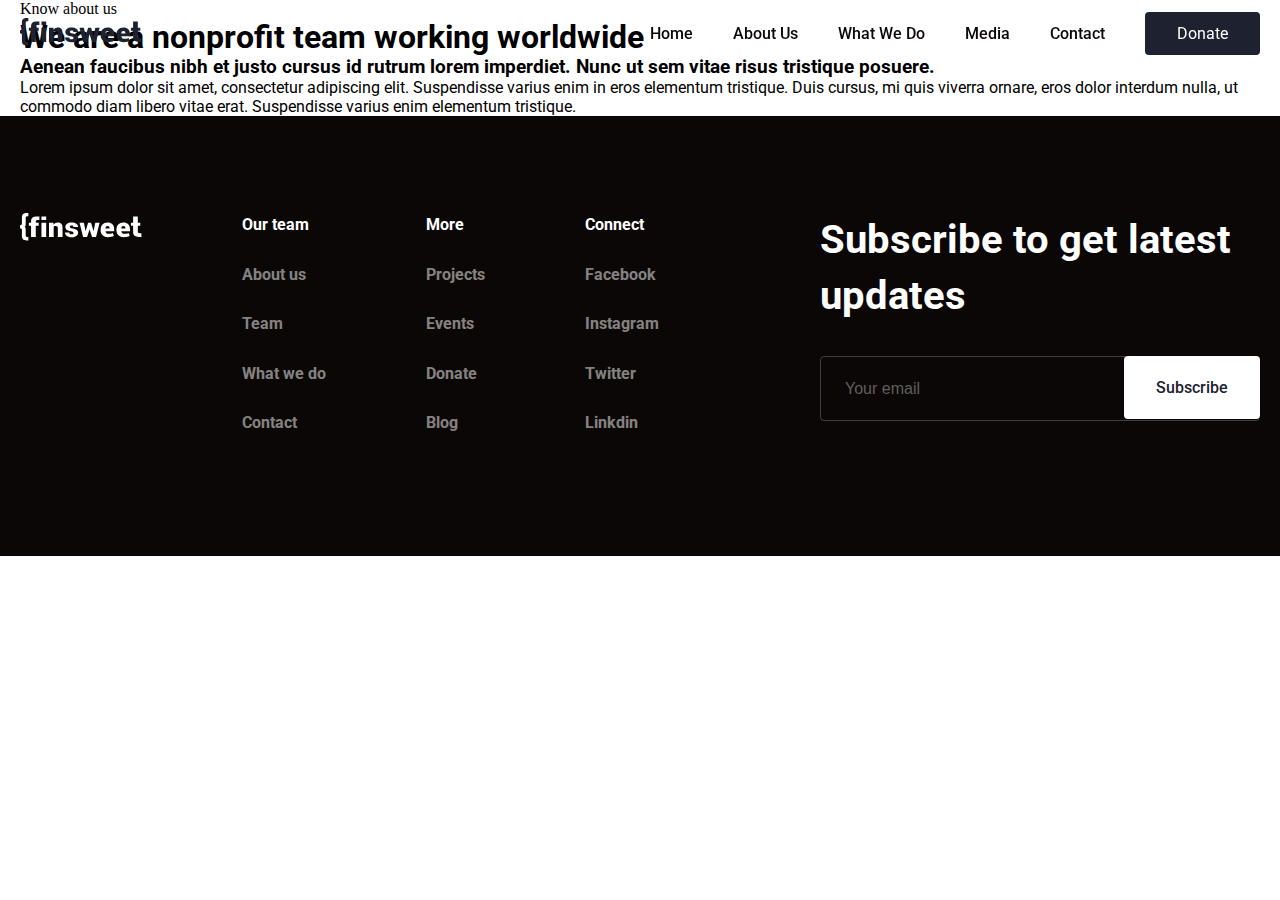
==== html/about-us.html @ fadca79d "js qoshildi" ====
<!DOCTYPE html>
<html lang="en">
<head>
    <meta charset="UTF-8">
    <meta http-equiv="X-UA-Compatible" content="IE=edge">
    <meta name="viewport" content="width=device-width, initial-scale=1.0">
    <title>finsweet</title>
    <link rel="stylesheet" href="../css/global.css">
</head>
<body>
    <header>
        <nav>
            <div class="container">
                <div class="navbar">
                    <div class="nav-left">
                        <img src="../images/home/logo.svg" alt="">
                    </div>
                    <div class="nav-right">
                        <ul class="nav-items">
                            <li class="nav-item"><a href="">Home</a></li>
                            <li class="nav-item"><a href="">About Us</a></li>
                            <li class="nav-item"><a href="">What We Do</a></li>
                            <li class="nav-item"><a href="">Media</a></li>
                            <li class="nav-item"><a href="">Contact</a></li>
                            <button class="donate-btn">Donate</button>
                        </ul>
                    </div>
                </div>
            </div>
        </nav>
    </header>

    <main>
        <section id="home">
            <div class="container">
                <div class="about-home">
                    <div class="about-home__left">
                        <hp>
                            Know about us
                        </p>
                        <h1>
                            We are a nonprofit team working worldwide
                        </h1>
                    </div>
                    <div class="about-home__right">
                        <h3>
                            Aenean faucibus nibh et justo cursus id rutrum lorem imperdiet. Nunc ut sem vitae risus tristique posuere.
                        </h3>
                        <p>Lorem ipsum dolor sit amet, consectetur adipiscing elit. Suspendisse varius enim in eros elementum tristique. Duis cursus, mi quis viverra ornare, eros dolor interdum nulla, ut commodo diam libero vitae erat. Suspendisse varius enim elementum tristique.</p>
                    </div>
                </div>
            </div>
        </section>
    </main>

    <footer>
        <div class="container">
            <div class="footer">
                <div class="footer-left">
                    <div class="footer__logo">
                        <svg width="122" height="29" viewBox="0 0 122 29" fill="none" xmlns="http://www.w3.org/2000/svg">
                            <path d="M1.90595 5.63978V11.2404C1.90595 12.1591 1.90595 13.191 0 13.191V14.7042V14.7246V16.1999C1.90595 16.1999 1.90595 17.2312 1.90595 18.1505V23.7505C1.90595 28.097 4.28734 28.4125 8.33667 28.4125V25.0321C6.43072 25.0321 5.71666 24.7515 5.71666 23.6671V18.1219C5.71666 16.8415 5.80457 15.5039 4.68683 14.6949C5.80457 13.8869 5.71666 12.5494 5.71666 11.2678V5.72378C5.71666 4.64053 6.43131 4.35878 8.33667 4.35878V0.977784C4.28734 0.977201 1.90595 1.29278 1.90595 5.63978ZM12.6216 5.45837C11.5804 6.33803 11.0601 7.60153 11.0601 9.2477V10.7265H8.88507V13.8164H11.0601V25.014H15.7864V13.8164H18.7144V10.7265H15.7864V9.67178C15.7864 9.13512 15.9443 8.72153 16.2601 8.43103C16.5759 8.14053 17.0274 7.99587 17.6129 7.99587C17.9005 7.99587 19.3699 8.00053 19.3699 8.00053V4.41478C19.3699 4.41478 16.7463 4.3862 16.3713 4.3862C15.2303 4.3862 13.6628 4.57753 12.6216 5.45837ZM21.4487 7.9877H26.1756V4.41478H21.4487V7.9877ZM21.4487 25.0146H26.1756V10.7265H21.4487V25.0146ZM37.8314 10.4622C36.9391 10.4622 36.1299 10.6629 35.4051 11.063C34.6803 11.4632 34.0715 12.0209 33.5787 12.7331L33.3975 10.7265H28.9774V25.014H33.6762V14.7415C33.9178 14.4773 34.2084 14.269 34.5475 14.1209C34.8866 13.9727 35.2747 13.8963 35.7119 13.8963C36.4092 13.8963 36.9367 14.066 37.2943 14.4044C37.652 14.7439 37.8314 15.3214 37.8314 16.141V25.0152H42.5439V16.1544C42.5439 14.1734 42.1277 12.7296 41.2964 11.8225C40.4645 10.9155 39.3091 10.4622 37.8314 10.4622ZM56.7964 17.9697C55.9089 17.2878 54.5442 16.7739 52.704 16.4309C51.533 16.2209 50.7538 15.9817 50.3687 15.7174C49.9829 15.4544 49.7898 15.1318 49.7898 14.7538C49.7898 14.3571 49.9572 14.0334 50.2915 13.7773C50.6258 13.5218 51.0397 13.3934 51.5324 13.3934C52.2016 13.3934 52.6873 13.5393 52.9893 13.8298C53.2913 14.1203 53.4426 14.5473 53.4426 15.1102H58.0158L58.0439 15.0314C58.1001 13.6828 57.5332 12.5867 56.3431 11.7368C55.153 10.8869 53.5538 10.4616 51.5462 10.4616C49.6402 10.4616 48.1302 10.9003 47.0143 11.7764C45.8989 12.6526 45.3415 13.719 45.3415 14.9772C45.3415 16.1654 45.7877 17.104 46.68 17.79C47.5722 18.4772 48.8969 18.983 50.6539 19.309C51.7693 19.5289 52.5383 19.7774 52.9612 20.0545C53.3846 20.3322 53.5957 20.6478 53.5957 20.9978C53.5957 21.4294 53.433 21.7631 53.1077 21.9947C52.7823 22.228 52.3039 22.3465 51.6718 22.3465C50.9099 22.3465 50.3214 22.1954 49.9082 21.8967C49.4943 21.598 49.2784 21.1092 49.2599 20.4314H44.9935L44.966 20.5101C44.9104 21.7258 45.4791 22.8265 46.674 23.8118C47.8683 24.7982 49.4925 25.2905 51.5468 25.2905C53.5269 25.2905 55.1183 24.8746 56.3221 24.0422C57.5266 23.2104 58.1282 22.1528 58.1282 20.8665C58.1282 19.6176 57.6839 18.6516 56.7964 17.9697ZM73.6198 19.0063H73.5361L71.0548 10.7276H68.0844L65.6306 19.0734H65.5469L63.8879 10.7276H59.5378L63.0931 25.0152H67.0677L69.5346 17.4359H69.6183L72.0727 25.0152H76.0604L79.602 10.7276H75.2519L73.6198 19.0063ZM87.6032 10.4621C85.3629 10.4535 83.64 11.1383 82.4367 12.5161C81.2317 13.8934 80.63 15.6696 80.63 17.8437V18.3459C80.63 20.3351 81.2927 21.9906 82.6161 23.3113C83.9408 24.6325 85.7146 25.2923 87.9363 25.2923C89.1354 25.2923 90.2579 25.1406 91.3038 24.8367C92.3492 24.5334 93.2026 24.153 93.8617 23.6951L92.7469 20.9745C91.9288 21.3011 91.2524 21.5292 90.7178 21.6616C90.1825 21.7946 89.4691 21.8605 88.5768 21.8605C87.6935 21.8605 86.9878 21.6249 86.4579 21.1541C85.9275 20.6816 85.6123 20.0814 85.5094 19.351L85.5381 19.2711H94.1541V16.9325C94.1541 14.9434 93.5728 13.3678 92.4114 12.2052C91.2512 11.0432 89.6473 10.4621 87.6032 10.4621ZM89.5552 16.4845H85.4975L85.4556 16.4192C85.5304 15.6527 85.7373 15.0408 86.077 14.5829C86.4155 14.1261 86.925 13.8969 87.6038 13.8969C88.273 13.8969 88.7646 14.0905 89.0821 14.4779C89.3979 14.8652 89.5564 15.4199 89.5564 16.1415L89.5552 16.4845ZM103.418 10.4621C101.177 10.4535 99.4557 11.1383 98.2513 12.5161C97.048 13.8934 96.4452 15.6696 96.4452 17.8437V18.3459C96.4452 20.3351 97.1078 21.9906 98.4325 23.3113C99.7577 24.6325 101.53 25.2923 103.751 25.2923C104.951 25.2923 106.074 25.1406 107.12 24.8367C108.166 24.5334 109.018 24.153 109.678 23.6951L108.563 20.9745C107.745 21.3011 107.069 21.5292 106.534 21.6616C105.998 21.7946 105.285 21.8605 104.393 21.8605C103.51 21.8605 102.804 21.6249 102.274 21.1541C101.743 20.6816 101.428 20.0814 101.325 19.351L101.353 19.2711H109.97V16.9325C109.97 14.9434 109.389 13.3678 108.227 12.2052C107.065 11.0432 105.463 10.4621 103.418 10.4621ZM105.369 16.4845H101.313L101.271 16.4192C101.346 15.6527 101.552 15.0408 101.891 14.5829C102.229 14.1261 102.739 13.8969 103.418 13.8969C104.087 13.8969 104.58 14.0905 104.897 14.4779C105.214 14.8652 105.371 15.4199 105.371 16.1415V16.4851H105.369V16.4845ZM119.652 21.3087C119.067 21.3087 118.615 21.164 118.299 20.8735C117.984 20.583 117.825 20.1683 117.825 19.6316V13.8415H120.277V10.7504H117.825V4.39203H113.099V10.7504H110.923V13.8415H113.099V20.0557C113.099 21.7019 113.619 22.9654 114.66 23.8462C115.7 24.7276 117.267 24.9184 118.41 24.9184C118.786 24.9184 121.409 24.8898 121.409 24.8898V21.304C121.409 21.304 119.941 21.3087 119.652 21.3087Z" fill="#FFFFFF"/>
                            </svg>
                            
                    </div>
                    <div class="footer__our-team">
                        <ul class="footer-items">
                            <li class="footer-item"><a href="">Our team</a></li>
                            <li class="footer-item"><a href="">About us</a></li>
                            <li class="footer-item"><a href="">Team</a></li>
                            <li class="footer-item"><a href="">What we do</a></li>
                            <li class="footer-item"><a href="">Contact</a></li>
                        </ul>
                    </div>
                    <div class="footer__more">
                        <ul class="footer-items">
                            <li class="footer-item"><a href="">More</a></li>
                            <li class="footer-item"><a href="">Projects</a></li>
                            <li class="footer-item"><a href="">Events</a></li>
                            <li class="footer-item"><a href="">Donate</a></li>
                            <li class="footer-item"><a href="">Blog</a></li>
                        </ul>
                    </div>
                    <div class="footer__connect">
                        <ul class="footer-items">
                            <li class="footer-item"><a href="">Connect </a></li>
                            <li class="footer-item"><a href="">Facebook</a></li>
                            <li class="footer-item"><a href="">Instagram</a></li>
                            <li class="footer-item"><a href="">Twitter</a></li>
                            <li class="footer-item"><a href="">Linkdin </a></li>
                        </ul>
                    </div>
                </div>
                <div class="footer-right">
                    <div class="footer-right__title">
                        <h1>Subscribe to get latest updates</h1>
                    </div>
                    <div class="footer__input">
                        <input type="email" placeholder="Your email">
                        <button>Subscribe</button>
                    </div>
                </div>
            </div>
        </div>
    </footer>   
</body>
</html>
---- css/global.css ----
@import "base/font.css";
@import "base/reset.css";
@import "layout/container.css";
@import "layout/header.css";
@import "layout/footer.css";
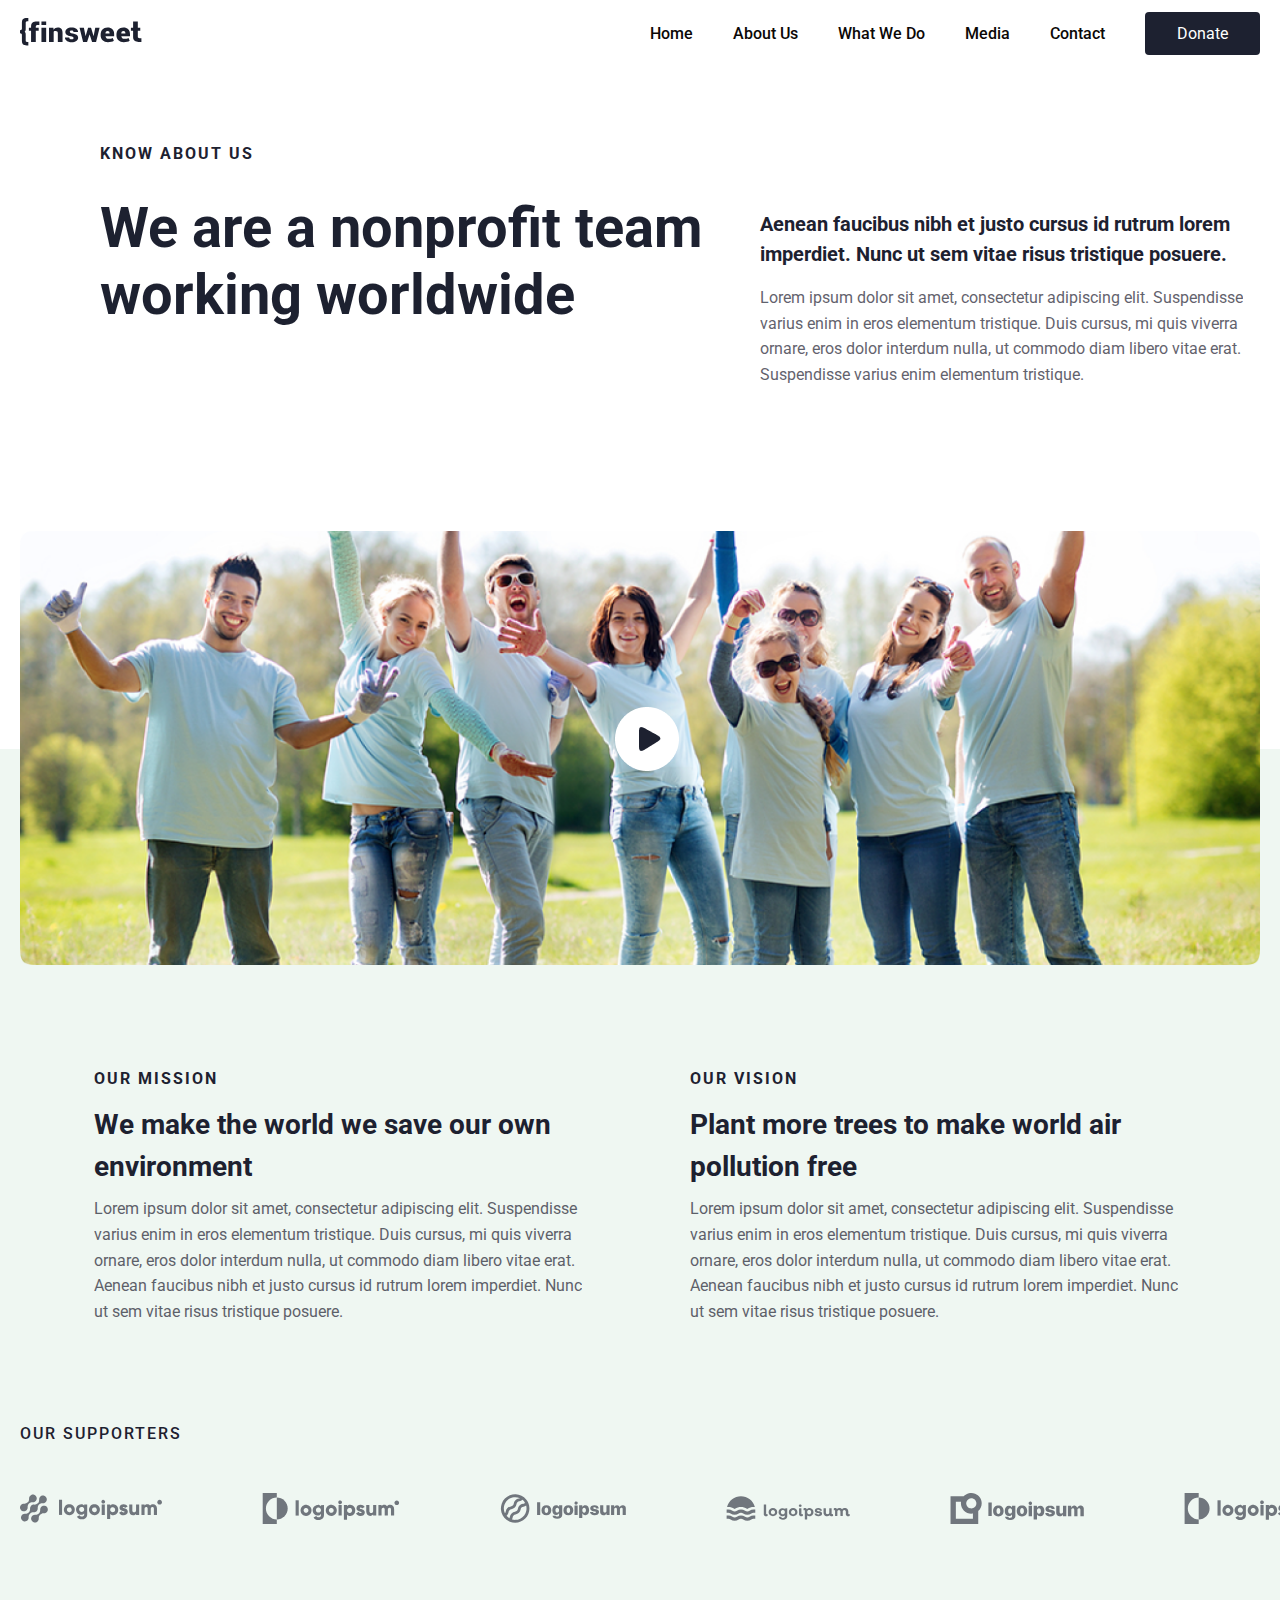
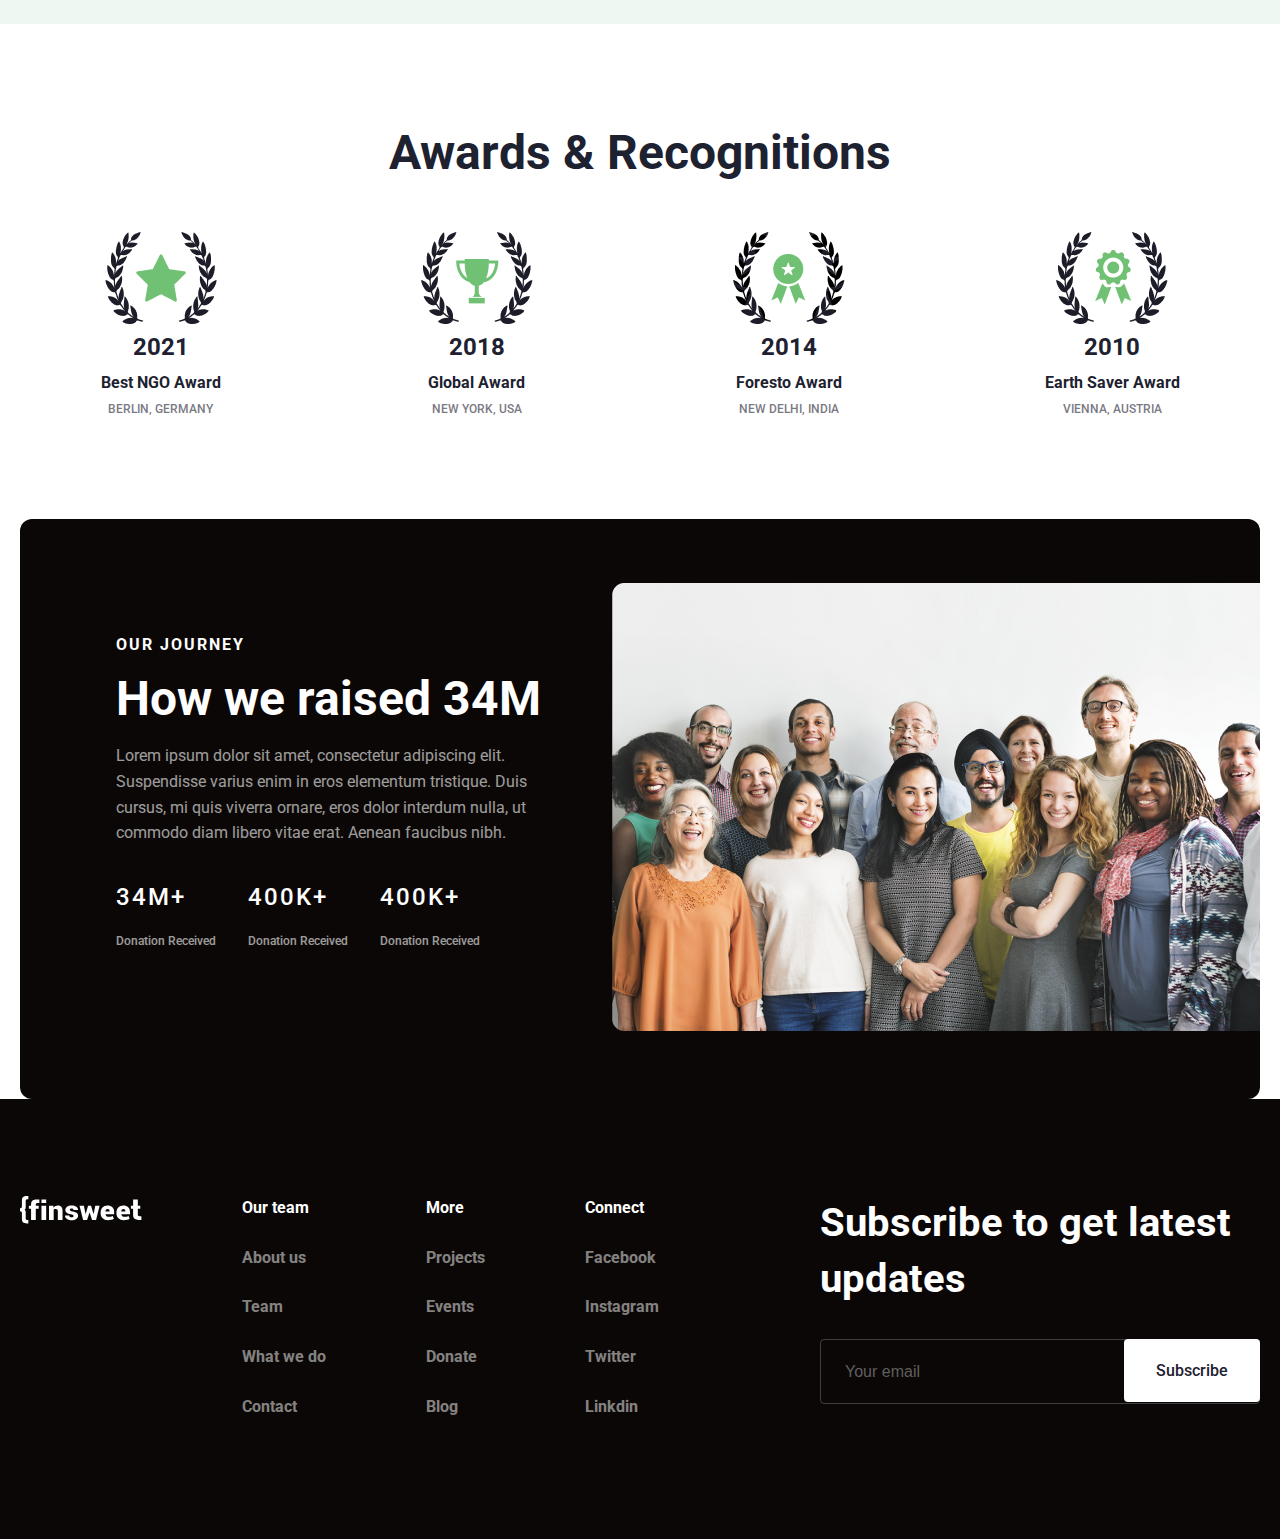
==== commit c644c43c: "Merge branch 'main' of https://github.com/melibayev/team-project-finsweet" ====
--- a/html/about-us.html
+++ b/html/about-us.html
@@ -5,6 +5,7 @@
     <meta http-equiv="X-UA-Compatible" content="IE=edge">
     <meta name="viewport" content="width=device-width, initial-scale=1.0">
     <title>finsweet</title>
+    <link rel="stylesheet" href="../css/pages/about/about.css">
     <link rel="stylesheet" href="../css/global.css">
 </head>
 <body>
@@ -35,7 +36,7 @@
             <div class="container">
                 <div class="about-home">
                     <div class="about-home__left">
-                        <hp>
+                        <p>
                             Know about us
                         </p>
                         <h1>
@@ -47,6 +48,128 @@
                             Aenean faucibus nibh et justo cursus id rutrum lorem imperdiet. Nunc ut sem vitae risus tristique posuere.
                         </h3>
                         <p>Lorem ipsum dolor sit amet, consectetur adipiscing elit. Suspendisse varius enim in eros elementum tristique. Duis cursus, mi quis viverra ornare, eros dolor interdum nulla, ut commodo diam libero vitae erat. Suspendisse varius enim elementum tristique.</p>
+                    </div>
+                </div>
+                <div class="about-home__video">
+                    <img src="../images/about/home-background.png" alt="">
+                    <button><img src="../images/about/Play icon.png" alt=""></button>
+                </div>
+            </div>
+        </section>
+
+        <section id="clients">
+            <div class="container">
+                <div class="clients">
+                    <div class="clients__title">
+                        <div class="clients__title__left">
+                            <h3>
+                                our mission
+                            </h3>
+                            <h1>We make the world we save our own environment</h1>
+                            <p>Lorem ipsum dolor sit amet, consectetur adipiscing elit. Suspendisse varius enim in eros elementum tristique. Duis cursus, mi quis viverra ornare, eros dolor interdum nulla, ut commodo diam libero vitae erat. Aenean faucibus nibh et justo cursus id rutrum lorem imperdiet. Nunc ut sem vitae risus tristique posuere.</p>
+                        </div>
+                        <div class="clients__title__right">
+                            <h3>
+                                our Vision
+                            </h3>
+                            <h1>Plant more trees to make world air pollution free</h1>
+                            <p>Lorem ipsum dolor sit amet, consectetur adipiscing elit. Suspendisse varius enim in eros elementum tristique. Duis cursus, mi quis viverra ornare, eros dolor interdum nulla, ut commodo diam libero vitae erat. Aenean faucibus nibh et justo cursus id rutrum lorem imperdiet. Nunc ut sem vitae risus tristique posuere.</p>
+                        </div>
+                    </div>
+                    <div class="supporters">
+                        <div class="supporters__title">
+                            <h3>our Supporters</h3>
+                        </div>
+                        <div class="supporters__logo">
+                            <img src="../images/about/Logo.svg" alt="">
+                            <img src="../images/about/Logo (1).svg" alt="">
+                            <img src="../images/about/Logo (2).svg" alt="">
+                            <img src="../images/about/Logo (3).svg" alt="">
+                            <img src="../images/about/Logo (4).svg" alt="">
+                            <img src="../images/about/Logo (5).svg" alt="">
+                        </div>
+                    </div>
+                </div>
+            </div>
+        </section>
+
+        <section id="awards">
+            <div class="container">
+                <div class="award__title">
+                    <h1>Awards & Recognitions</h1>
+                </div>
+                <div class="awards">
+                    <div class="award">
+                        <img src="../images/about/Award badge.png" alt="">
+                        <h2>2021</h2>
+                        <h3>Best NGO Award</h3>
+                        <p>Berlin, Germany</p>
+                    </div>
+                    <div class="award">
+                        <img src="../images/about/Award badge (1).png" alt="">
+                        <h2>2018</h2>
+                        <h3>Global Award</h3>
+                        <p>New York, USA</p>
+                    </div>
+                    <div class="award">
+                        <img src="../images/about/Award badge (2).png" alt="">
+                        <h2>2014</h2>
+                        <h3>Foresto Award</h3>
+                        <p>New Delhi, India</p>
+                    </div>
+                    <div class="award">
+                        <img src="../images/about/Award badge (3).png" alt="">
+                        <h2>2010</h2>
+                        <h3>Earth Saver Award</h3>
+                        <p>Vienna, Austria</p>
+                    </div>
+                </div>
+            </div>
+        </section>
+
+        <section id="journey">
+            <div class="container">
+                <div class="journey">
+                    <div class="journey-left">
+                        <h3>OUR JOURNEY </h3>
+                        <h1>How we raised 34M</h1>
+                        <p>Lorem ipsum dolor sit amet, consectetur adipiscing elit. Suspendisse varius enim in eros elementum tristique. Duis cursus, mi quis viverra ornare, eros dolor interdum nulla, ut commodo diam libero vitae erat. Aenean faucibus nibh.</p>
+                        <div class="journey-statistics">
+                            <div class="statistic">
+                                <h3>
+                                    34M+
+                                </h3>
+                                <p>Donation Received</p>
+                            </div>
+                            <div class="statistic">
+                                <h3>
+                                    400k+
+                                </h3>
+                                <p>Donation Received</p>
+                            </div>
+                            <div class="statistic">
+                                <h3>
+                                    400k+
+                                </h3>
+                                <p>Donation Received</p>
+                            </div>
+                        </div>
+                    </div>
+                    <div class="journey-right">
+                        <img src="../images/about/statistics.png" alt="">
+                    </div>
+                </div>
+            </div>
+        </section>
+
+        <section id="team">
+            <div class="container">
+                <div class="team__title">
+
+                </div>
+                <div class="team-cards">
+                    <div class="team-card">
+                        
                     </div>
                 </div>
             </div>
--- a/css/pages/about/about.css
+++ b/css/pages/about/about.css
@@ -0,0 +1,253 @@
+@import "../../global.css";
+
+#home {
+    padding-top: 120px;
+    margin-bottom: -100px;
+}
+
+.about-home {
+    padding: 24px 0;
+    display: flex;
+    justify-content: space-between;
+}
+
+.about-home__left {
+    max-width: 624px;
+    margin-left: 80px;
+}
+
+.about-home__left p {
+    font-weight: 700;
+    margin-bottom: 32px;
+    font-size: 16px;
+    line-height: 19px;
+    letter-spacing: 2px;
+    text-transform: uppercase;
+    color: #1D2130;
+}
+
+.about-home__left h1 {
+    font-weight: 700;
+    font-size: 56px;
+    line-height: 120%;
+    color: #1D2130;
+}
+
+.about-home__right {
+    max-width: 500px;
+}
+
+.about-home__right h3 {
+    margin-top: 65px;
+    margin-bottom: 16px;
+    font-weight: 700;
+    font-size: 20px;
+    line-height: 150%;
+    color: #1D2130;
+}
+
+.about-home__right p {
+    font-weight: 400;
+    font-size: 16px;
+    line-height: 160%;
+    color: #1D2130;
+    opacity: 0.7;
+}
+
+.about-home__video {
+    position: relative;
+    text-align: center;
+    top: 120px;
+    width: 100%;
+    height: 100%;
+}
+
+.about-home__video button {
+    position: absolute;
+    left: 48%;
+    top: 40%;
+    background-color: transparent;
+}
+
+.about-home__video img {
+    position: relative;
+    width: 100%;
+}
+
+/* partners */
+
+#clients {
+    padding-top: 320px;
+    padding-bottom: 100px;
+    background: #EFF7F2;
+}
+
+.clients__title{
+    display: flex;
+    justify-content: center;
+    gap: 100px;
+}
+
+.clients__title__left h1,
+.clients__title__right h1,
+.clients__title__left p,
+.clients__title__right p {
+    max-width: 496px;
+}
+
+.clients__title__left h3,
+.clients__title__right h3 {
+    margin-bottom: 16px;
+    font-weight: 700;
+    font-size: 16px;
+    line-height: 19px;
+    letter-spacing: 2px;
+    text-transform: uppercase;
+    color: #1D2130;
+}
+
+.clients__title__left h1,
+.clients__title__right h1 {
+    margin-bottom: 8px;
+    font-weight: 700;
+    font-size: 28px;
+    line-height: 150%;
+    color: #1D2130;
+}
+
+.clients__title__left p,
+.clients__title__right p {
+    font-weight: 400;
+    font-size: 16px;
+    line-height: 160%;
+    color: #1D2130;
+    opacity: 0.7;
+}
+
+.supporters{
+    margin-top: 100px;
+}
+
+.supporters__title h3{
+    margin-bottom: 50px;
+    font-weight: 500;
+    font-size: 16px;
+    line-height: 19px; 
+    letter-spacing: 2px;
+    text-transform: uppercase;
+    color: #1D2130;
+}
+
+.supporters__logo {
+    display: flex;
+    gap: 100px;
+}
+
+#awards{
+    padding-top: 100px;
+}
+
+.award__title h1 {
+    margin-bottom: 50px;
+    font-weight: 700;
+    font-size: 48px;
+    line-height: 120%;
+    text-align: center;
+    color: #1D2130;
+}
+
+.awards {
+    display: flex;
+    flex-wrap: wrap;
+    justify-content: center;
+    gap: 200px;
+    margin-bottom: 100px;
+}
+
+.award {
+    text-align: center;
+}
+
+.award h2 {
+    font-weight: 700;
+    font-size: 24px;
+    line-height: 160%;
+    color: #1D2130;
+    margin-bottom: 4px;
+}
+
+.award h3 {
+    font-weight: 700;
+    font-size: 16px;
+    line-height: 160%;
+    color: #1D2130;
+    margin-bottom: 4px;
+}
+
+.award p {
+    font-weight: 500;
+    font-size: 12px;
+    line-height: 160%;
+    text-transform: uppercase;
+    color: #1D2130;
+    opacity: 0.6;
+}
+
+.journey {
+    padding: 64px 0;
+    padding-left: 96px;
+    display: flex;
+    gap: 48px;
+    align-items: center;
+    color: white;
+    background: #0B0706;
+    border-radius: 12px;
+}
+
+.journey-left h3 {
+    margin-bottom: 16px;
+    font-weight: 700;
+    font-size: 16px;
+    line-height: 19px;
+    letter-spacing: 2px;
+    text-transform: uppercase;
+    color: #FFFFFF;
+}
+
+.journey-left h1 {
+    margin-bottom: 16px;
+    font-weight: 700;
+    font-size: 48px;
+    line-height: 120%;
+    color: #FFFFFF;
+}
+
+.journey-left p {
+    margin-bottom: 32px;
+    max-width: 488px;
+    font-weight: 400;
+    font-size: 16px;
+    line-height: 160%;
+    color: #FFFFFF;
+    opacity: 0.6;
+}
+
+.journey-statistics {
+    display: flex;
+    gap: 32px;
+}
+
+.statistic h3 {
+    font-weight: 500;
+    font-size: 24px;
+    line-height: 160%;
+    color: #FFFFFF;
+}
+
+.statistic p{
+    font-weight: 500;
+    font-size: 12px;
+    line-height: 160%;
+    color: #FFFFFF;
+    opacity: 0.6;
+}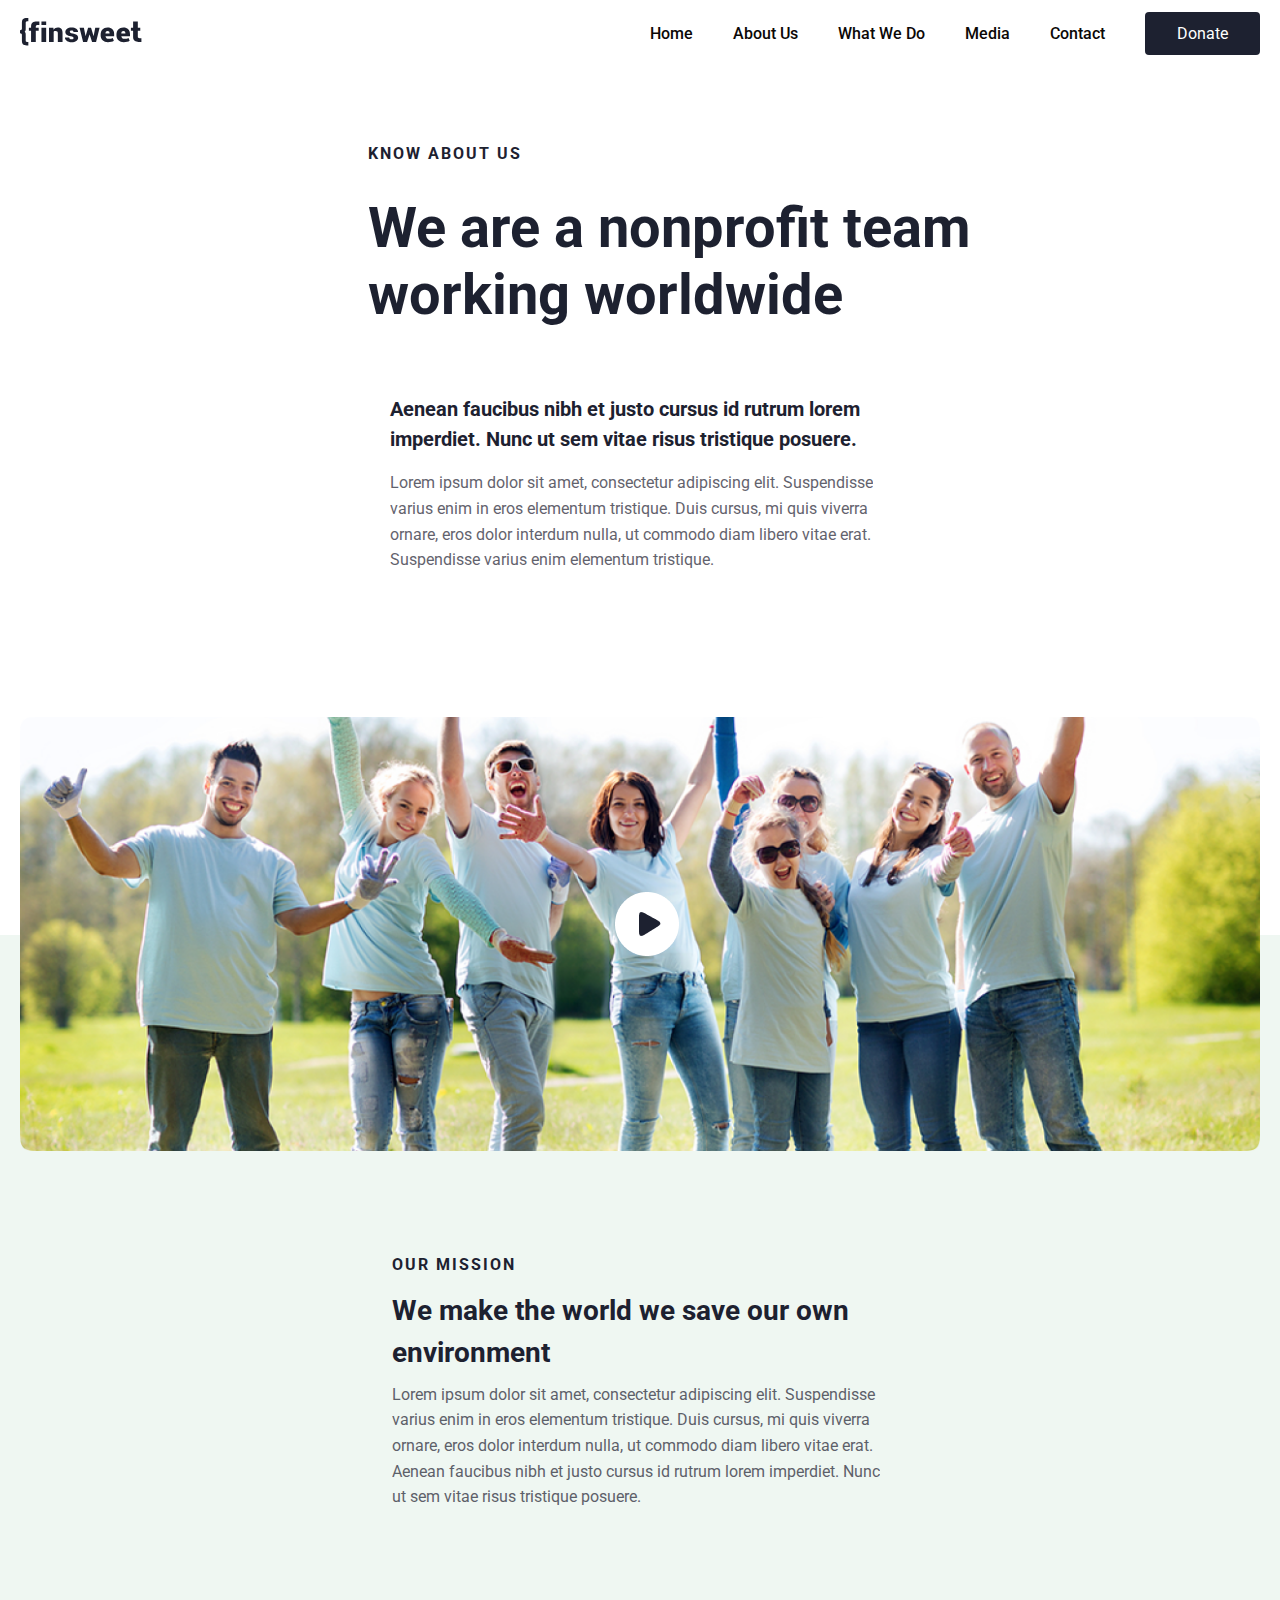
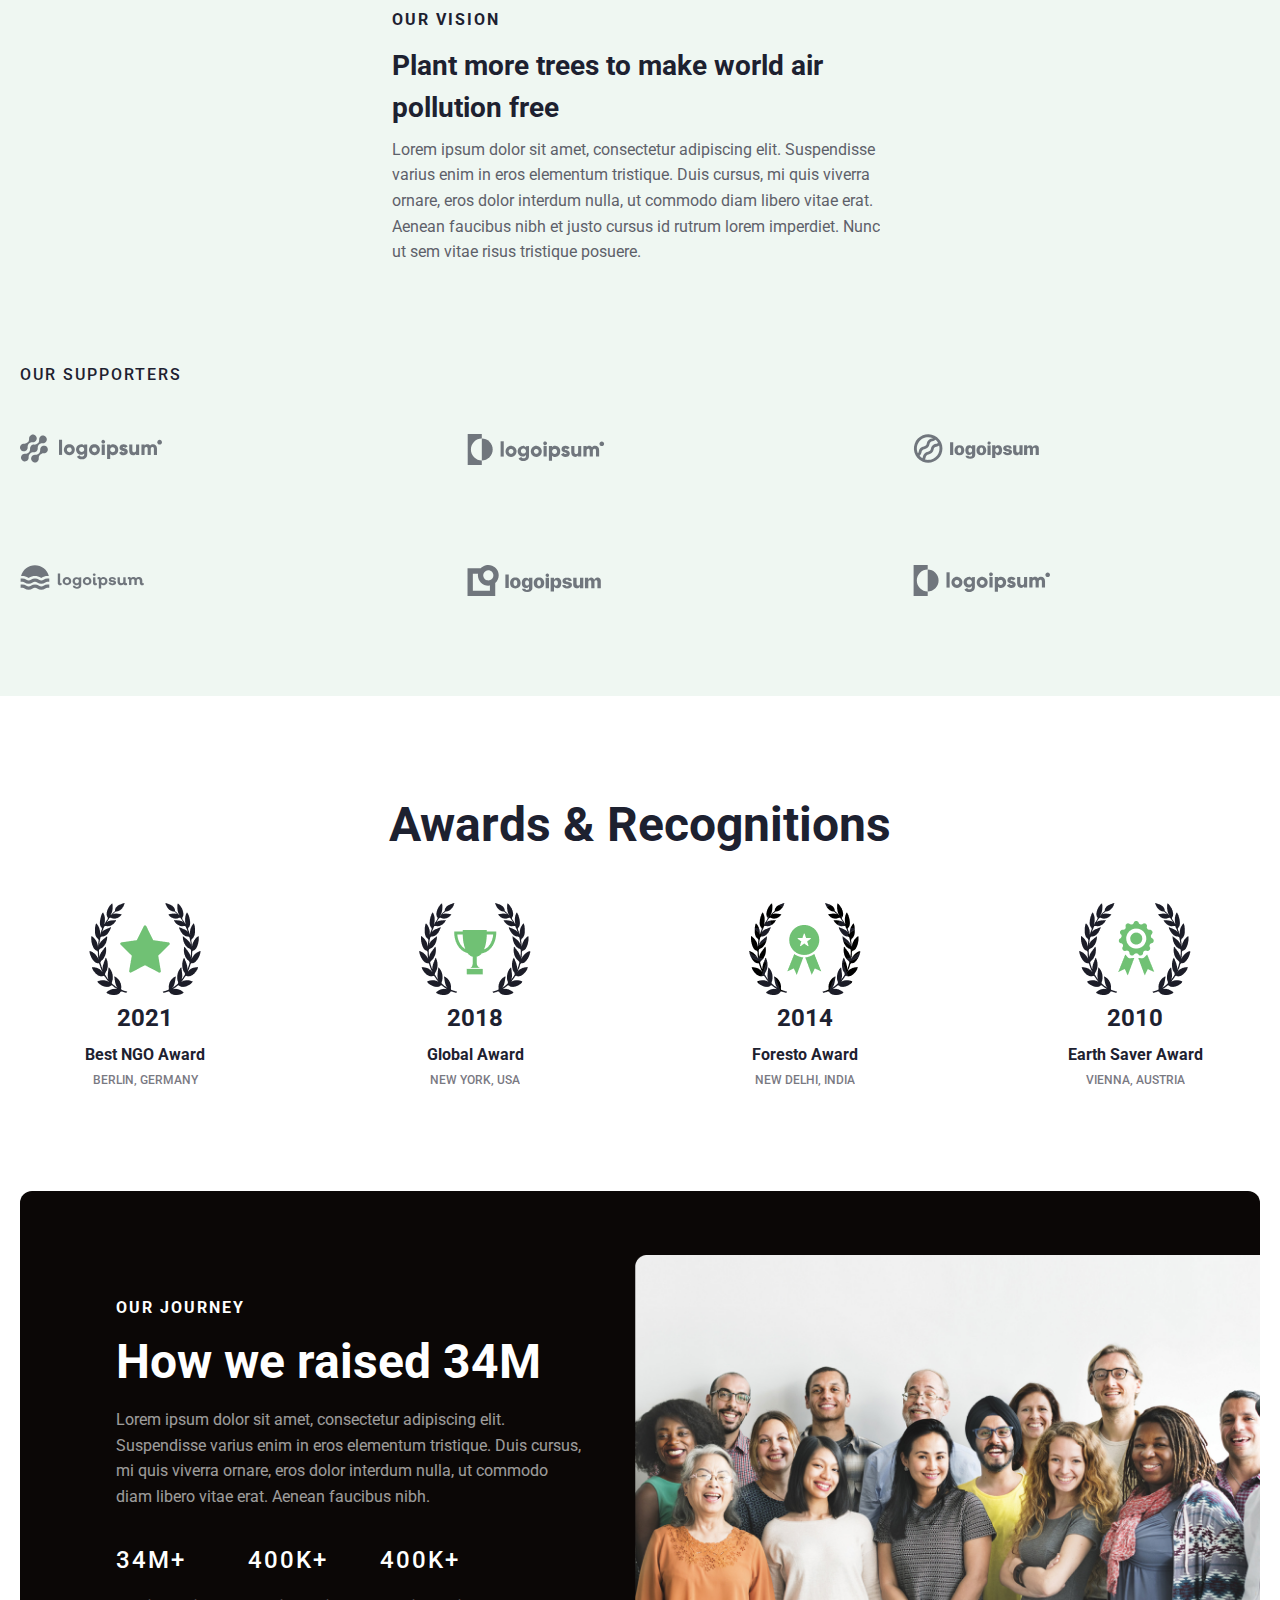
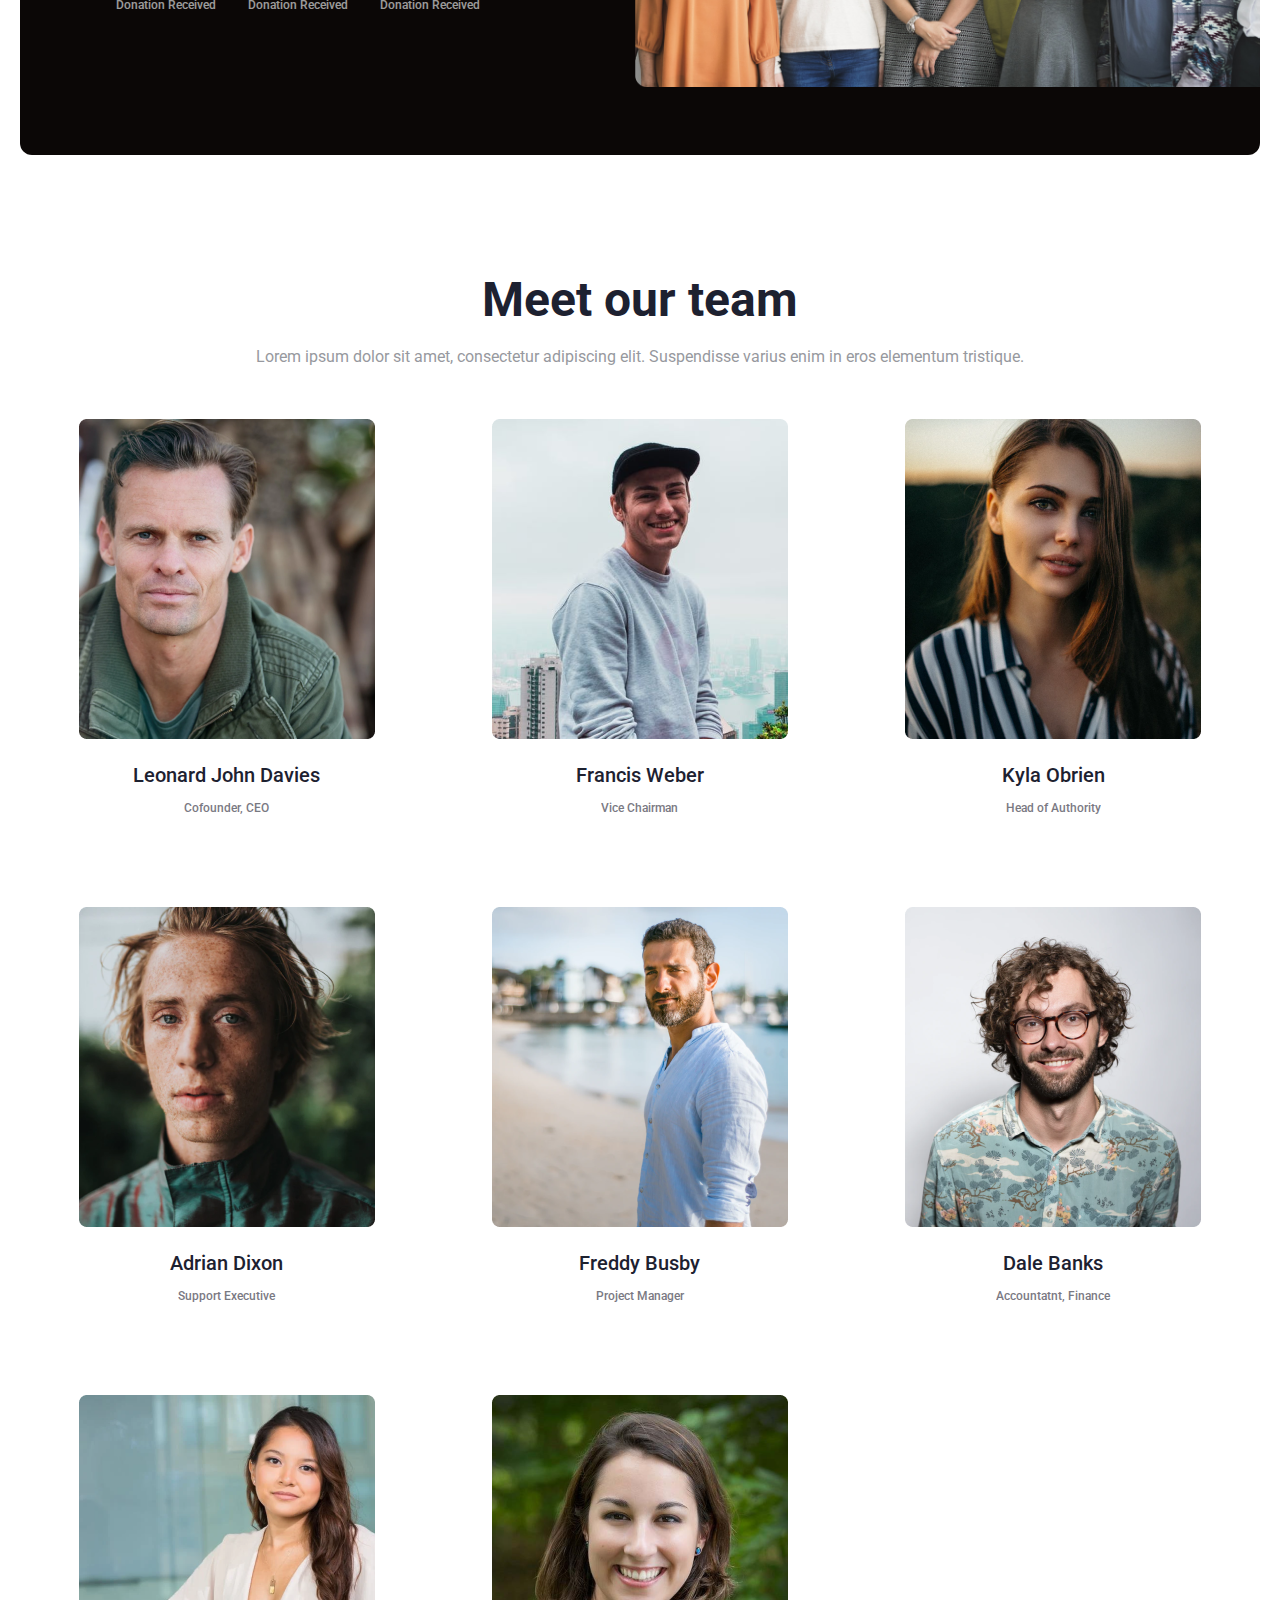
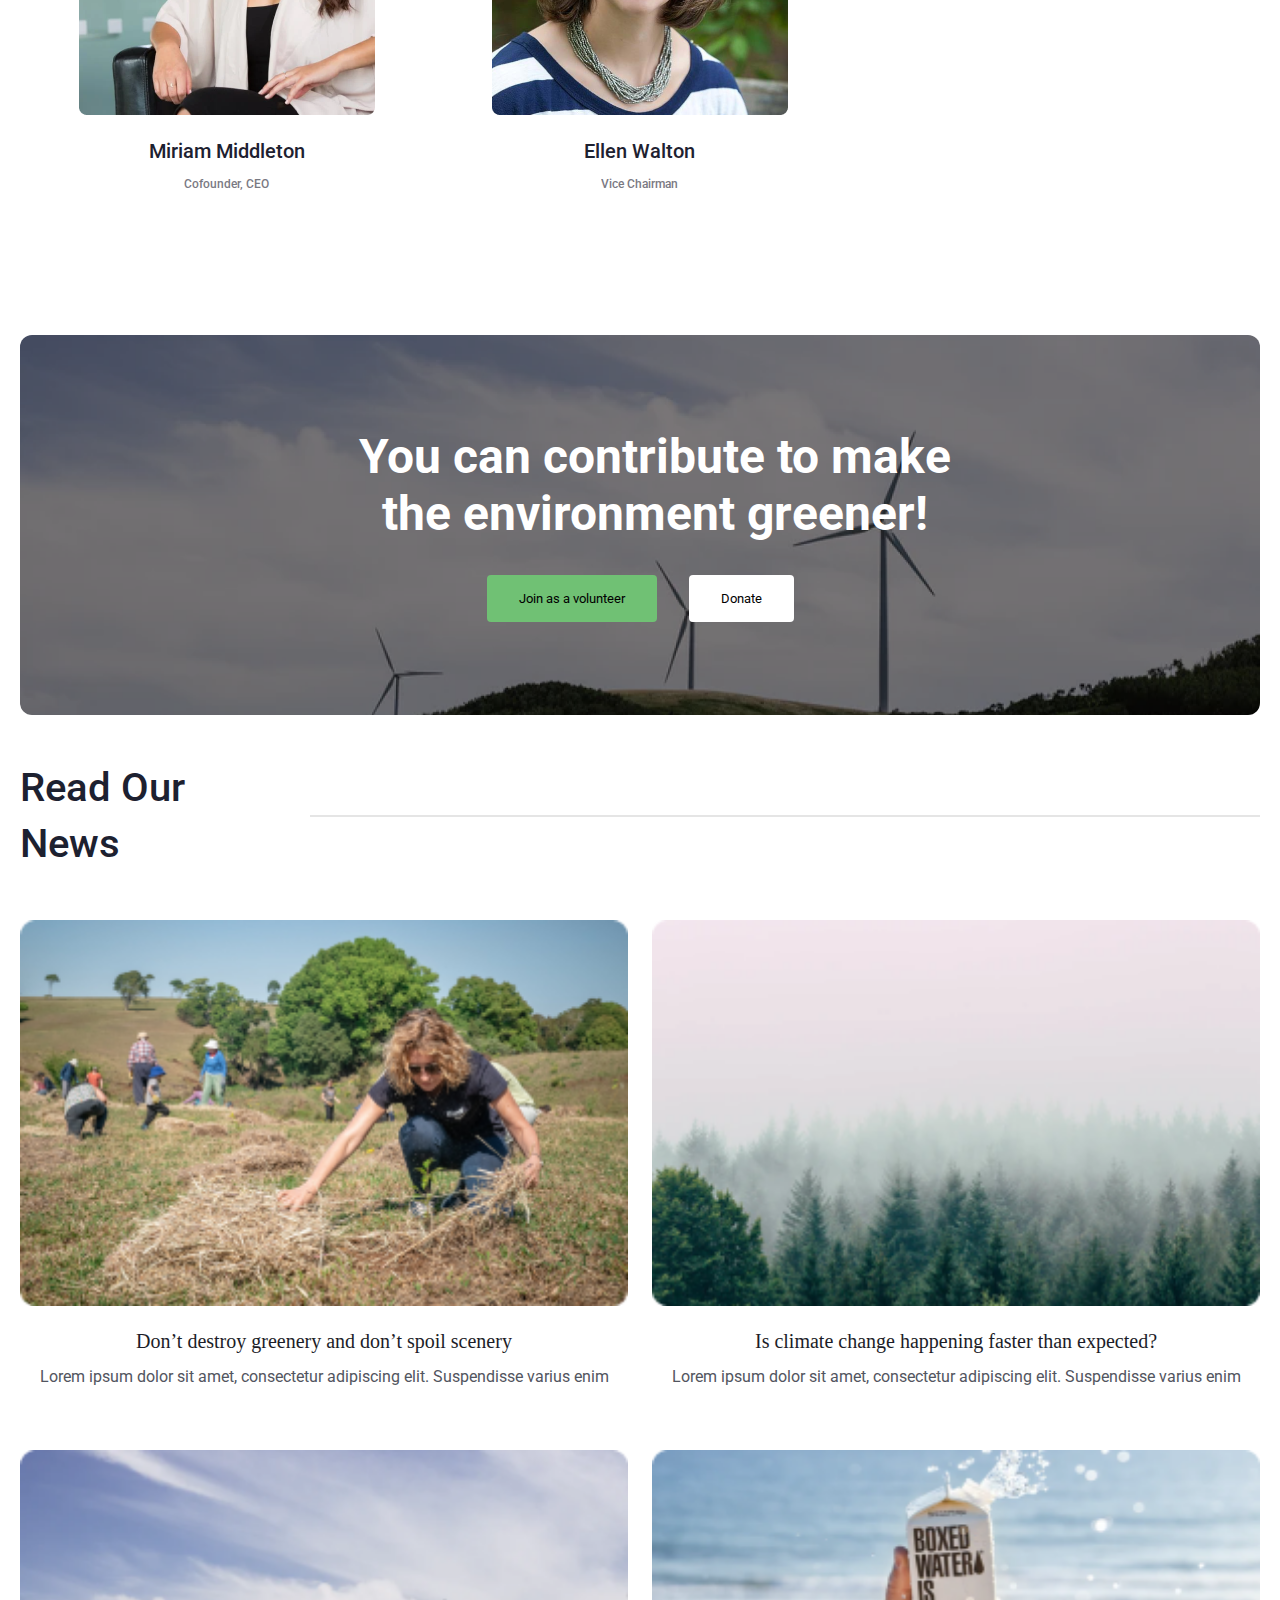
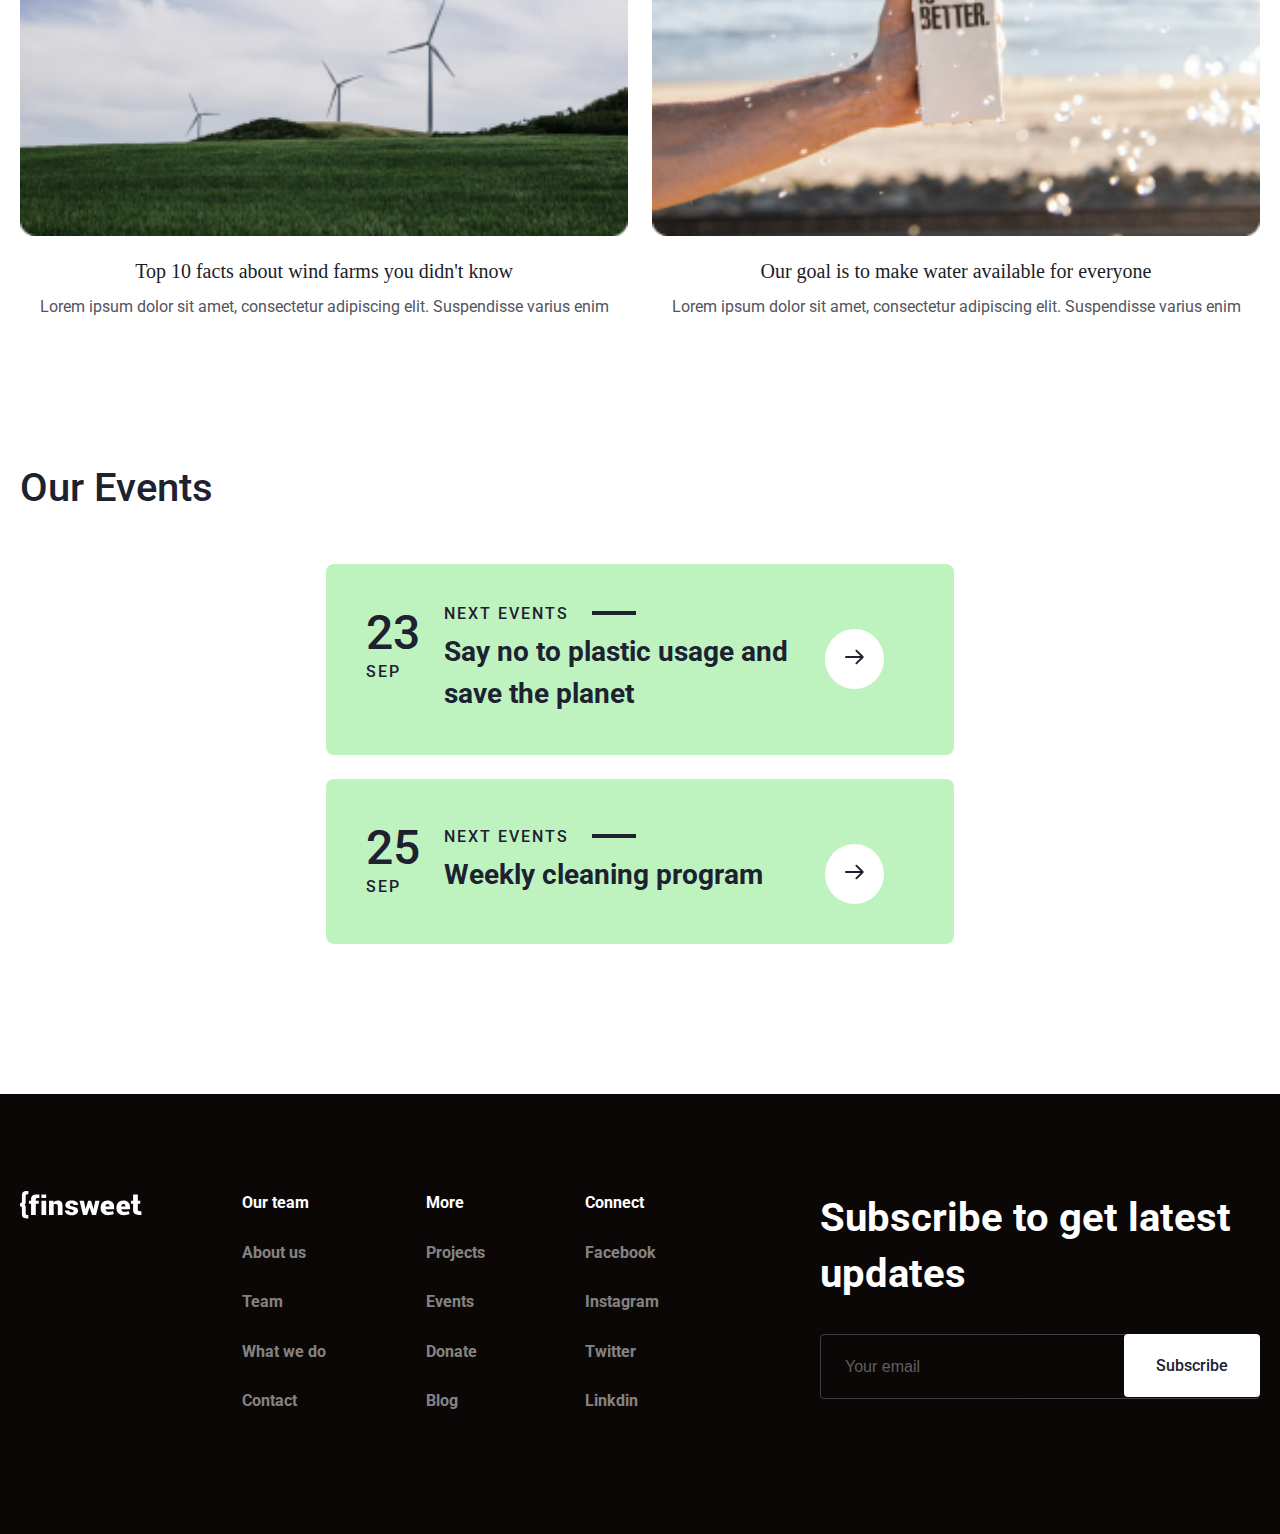
==== commit 478db017: "fixed" ====
--- a/html/about-us.html
+++ b/html/about-us.html
@@ -5,6 +5,7 @@
     <meta http-equiv="X-UA-Compatible" content="IE=edge">
     <meta name="viewport" content="width=device-width, initial-scale=1.0">
     <title>finsweet</title>
+    <link rel="stylesheet" href="https://cdnjs.cloudflare.com/ajax/libs/font-awesome/6.2.0/css/all.min.css" integrity="sha512-xh6O/CkQoPOWDdYTDqeRdPCVd1SpvCA9XXcUnZS2FmJNp1coAFzvtCN9BmamE+4aHK8yyUHUSCcJHgXloTyT2A==" crossorigin="anonymous" referrerpolicy="no-referrer" />
     <link rel="stylesheet" href="../css/pages/about/about.css">
     <link rel="stylesheet" href="../css/global.css">
 </head>
@@ -165,15 +166,179 @@
         <section id="team">
             <div class="container">
                 <div class="team__title">
-
+                    <h1>Meet our team</h1>
+                    <p>Lorem ipsum dolor sit amet, consectetur adipiscing elit. Suspendisse varius enim in eros elementum tristique.</p>
                 </div>
                 <div class="team-cards">
                     <div class="team-card">
-                        
-                    </div>
-                </div>
-            </div>
-        </section>
+                        <img src="../images/about/Image.png" alt="">
+                        <h1>Leonard John Davies</h1>
+                        <h3>Cofounder, CEO</h3>
+                        <p><i class="fa-brands fa-facebook"></i>
+                            <i class="fa-brands fa-twitter"></i>
+                            <i class="fa-brands fa-linkedin"></i></p>
+                    </div>
+                    <div class="team-card">
+                        <img src="../images/about/Image (1).png" alt="">
+                        <h1>Francis Weber</h1>
+                        <h3>Vice Chairman</h3>
+                        <p><i class="fa-brands fa-facebook"></i>
+                            <i class="fa-brands fa-twitter"></i>
+                            <i class="fa-brands fa-linkedin"></i></p>
+                    </div>
+                    <div class="team-card">
+                        <img src="../images/about/Image (2).png" alt="">
+                        <h1>Kyla Obrien</h1>
+                        <h3>Head of Authority</h3>
+                        <p><i class="fa-brands fa-facebook"></i>
+                            <i class="fa-brands fa-twitter"></i>
+                            <i class="fa-brands fa-linkedin"></i></p>
+                    </div>
+                    <div class="team-card">
+                        <img src="../images/about/Image (3).png" alt="">
+                        <h1>Adrian Dixon</h1>
+                        <h3>Support Executive</h3>
+                        <p><i class="fa-brands fa-facebook"></i>
+                            <i class="fa-brands fa-twitter"></i>
+                            <i class="fa-brands fa-linkedin"></i></p>
+                    </div>
+                    <div class="team-card">
+                        <img src="../images/about/Image (4).png" alt="">
+                        <h1>Freddy Busby</h1>
+                        <h3>Project Manager</h3>
+                        <p><i class="fa-brands fa-facebook"></i>
+                            <i class="fa-brands fa-twitter"></i>
+                            <i class="fa-brands fa-linkedin"></i></p>
+                    </div>
+                    <div class="team-card">
+                        <img src="../images/about/Image (5).png" alt="">
+                        <h1>Dale Banks</h1>
+                        <h3>Accountatnt, Finance</h3>
+                        <p><i class="fa-brands fa-facebook"></i>
+                            <i class="fa-brands fa-twitter"></i>
+                            <i class="fa-brands fa-linkedin"></i></p>
+                    </div>
+                    <div class="team-card">
+                        <img src="../images/about/Image (6).png" alt="">
+                        <h1>Miriam Middleton</h1>
+                        <h3>Cofounder, CEO</h3>
+                        <p><i class="fa-brands fa-facebook"></i>
+                            <i class="fa-brands fa-twitter"></i>
+                            <i class="fa-brands fa-linkedin"></i></p>
+                    </div>
+                    <div class="team-card">
+                        <img src="../images/about/Image (7).png" alt="">
+                        <h1>Ellen Walton</h1>
+                        <h3>Vice Chairman</h3>
+                        <p><i class="fa-brands fa-facebook"></i>
+                            <i class="fa-brands fa-twitter"></i>
+                            <i class="fa-brands fa-linkedin"></i></p>
+                    </div>
+                </div>
+
+                <div class="join">
+                    <h1>You can contribute to make the environment greener!</h1>
+                    <div class="join-btn">
+                        <button>Join as a volunteer</button>
+                        <button>Donate</button>
+                    </div>
+                </div>
+            </div>
+        </section>
+
+        <section id="news">
+            <div class="container">
+              <div class="news_head_part">
+                <h2>Read Our News</h2>
+                <span></span>
+              </div>
+              <div class="news_wrapper_images">
+                <div class="news_images">
+                  <img src="../images/whatWeDo/news_1.png" alt="" />
+                  <h4>Don’t destroy greenery and don’t spoil scenery</h4>
+                  <p>
+                    Lorem ipsum dolor sit amet, consectetur adipiscing elit.
+                    Suspendisse varius enim
+                  </p>
+                </div>
+                <div class="news_images">
+                  <img src="../images/whatWeDo/news_2.png" alt="" />
+                  <h4>Is climate change happening faster than expected?</h4>
+                  <p>
+                    Lorem ipsum dolor sit amet, consectetur adipiscing elit.
+                    Suspendisse varius enim
+                  </p>
+                </div>
+                <div class="news_images">
+                  <img src="../images/whatWeDo/news_3.png" alt="" />
+                  <h4>Top 10 facts about wind farms you didn't know</h4>
+                  <p>
+                    Lorem ipsum dolor sit amet, consectetur adipiscing elit.
+                    Suspendisse varius enim
+                  </p>
+                </div>
+                <div class="news_images">
+                  <img src="../images/whatWeDo/news_4.png" alt="" />
+                  <h4>Our goal is to make water available for everyone</h4>
+                  <p>
+                    Lorem ipsum dolor sit amet, consectetur adipiscing elit.
+                    Suspendisse varius enim
+                  </p>
+                </div>
+              </div>
+            </div>
+          </section>
+    
+          <section id="events">
+            <div class="container">
+              <div class="events_head_part">
+                <h2>Our Events</h2>
+                <span></span>
+              </div>
+    
+              <div class="events__wrapper_cards">
+                <div class="event_cards">
+                  <div class="data">
+                    <p>23</p>
+                    <span>SEP</span>
+                  </div>
+                  <div class="text_and_link_to_next">
+                    <div class="next_event_text">
+                      <div class="event_text">
+                        <p>Next Events</p>
+                        <span></span>
+                      </div>
+                      <h2 class="plastic">
+                        Say no to plastic usage and save the planet
+                      </h2>
+                    </div>
+                    <a class="link_to_next_event" href="">
+                      <img src="../images/whatWeDo/right_icon.svg" alt="" />
+                    </a>
+                  </div>
+                </div>
+    
+                <div class="event_cards">
+                  <div class="data">
+                    <p>25</p>
+                    <span>SEP</span>
+                  </div>
+                  <div class="text_and_link_to_next">
+                    <div class="next_event_text">
+                      <div class="event_text">
+                        <p>Next Events</p>
+                        <span></span>
+                      </div>
+                      <h2 class="plastic">Weekly cleaning program</h2>
+                    </div>
+                    <a class="link_to_next_event event-btn" href="">
+                      <img src="../images/whatWeDo/right_icon.svg" alt="" />
+                    </a>
+                  </div>
+                </div>
+              </div>
+            </div>
+          </section>
     </main>
 
     <footer>
--- a/css/pages/about/about.css
+++ b/css/pages/about/about.css
@@ -139,7 +139,8 @@
 }
 
 .supporters__logo {
-    display: flex;
+    display: grid;
+    grid-template-columns: repeat(6, 1fr);
     gap: 100px;
 }
 
@@ -157,10 +158,10 @@
 }
 
 .awards {
-    display: flex;
-    flex-wrap: wrap;
+    display: grid;
+    grid-template-columns: 1fr 1fr 1fr 1fr;
     justify-content: center;
-    gap: 200px;
+    gap: 80px;
     margin-bottom: 100px;
 }
 
@@ -244,10 +245,451 @@
     color: #FFFFFF;
 }
 
+.journey-right img {
+    width: 100%;
+}
+
 .statistic p{
     font-weight: 500;
     font-size: 12px;
     line-height: 160%;
     color: #FFFFFF;
     opacity: 0.6;
+}
+
+/* OUR TEAM section */
+
+#team {
+    padding-top: 100px;
+}
+
+.team__title h1 {
+    font-weight: 700;
+    margin: 16px;
+    font-size: 48px;
+    line-height: 120%;
+    text-align: center;
+    color: #1D2130;
+}
+
+.team__title p {
+    margin-bottom: 48px;
+    font-weight: 400;
+    font-size: 16px;
+    line-height: 160%;
+    text-align: center;
+    color: #525560;
+    opacity: 0.6;
+}
+
+.team-cards {
+    display: grid;
+    text-align: center;
+    grid-template-columns: repeat(4, 1fr);
+    grid-row-gap: 48px;
+    margin-bottom: 100px;
+}
+
+.team-card h1 {
+    margin-top: 16px;
+    margin-bottom: 8px;
+    font-weight: 500;
+    font-size: 20px;
+    line-height: 160%;
+    text-align: center;
+    color: #1D2130;
+}
+
+.team-card h3 {
+    font-weight: 500;
+    font-size: 12px;
+    line-height: 160%;
+    text-align: center;
+    color: #1D2130;
+    opacity: 0.6;
+    margin-bottom: 16px;
+}
+
+.team-card p i {
+    margin-right: 10px;
+    font-size: 20px;
+    color: #1D2130;
+    cursor: pointer;
+}
+
+.join {
+    padding-left: 20px;
+    padding-right: 20px;
+    padding-top: 93px;
+    padding-bottom: 93px;
+    text-align: center;
+    background-color: #0B0706;
+    background: url(../../../images/about/join-bg.png) no-repeat 0 85%;
+    border-radius: 12px;
+}
+
+.join h1 {
+    margin-left: 25%;
+    margin-bottom: 32px;
+    max-width: 630px;
+    font-weight: 700;
+    font-size: 48px;
+    line-height: 120%;
+    color: #FFFFFF;
+}
+
+.join-btn {
+    display: flex;
+    align-items: center;
+    justify-content: center;
+    gap: 32px;
+}
+
+.join-btn button:first-child {
+    padding: 16px 32px;
+    background: #70C174;
+    backdrop-filter: blur(40px);
+    border-radius: 4px;
+}
+
+.join-btn button:last-child {
+    padding: 16px 32px;
+    background: #FFFFFF;
+    backdrop-filter: blur(40px);
+    border-radius: 4px;
+}
+
+/* news */
+
+#news {
+    padding: 45px 0px;
+}
+.news_head_part {
+    margin-bottom: 48px;
+    display: flex;
+    align-items: center;
+}
+.news_head_part h2 {
+    margin-right: 24px;
+    font-weight: 500;
+    font-size: 40px;
+    line-height: 140%;
+    color: #1D2130;
+}
+.news_head_part span {
+    width: 981px;
+    border: 1px solid #E5E5E5;
+}
+
+.news_wrapper_images {
+    display: grid;
+    grid-template-columns: 1fr 1fr 1fr 1fr;
+    gap: 24px;
+}
+
+.news_images h4 {
+    max-width: 290px;
+    margin-top: 16px;
+    margin-bottom: 8px;
+    font-weight: 500;
+    font-size: 20px;
+    line-height: 150%;
+    color: #1C1D28;
+}
+
+.news_images p {
+    max-width: 290px;
+    font-weight: 400;
+    font-size: 16px;
+    line-height: 160%;
+    color: #525560;
+}
+
+
+/* events */
+
+#events {
+    padding: 95px 0px 150px;
+}
+
+.events_head_part {
+    margin-bottom: 48px;
+    display: flex;
+    align-items: center;
+}
+
+.events_head_part h2 {
+    margin-right: 32px;
+    font-weight: 500;
+    font-size: 40px;
+    line-height: 140%;
+    color: #1D2130;
+}
+
+.events_head_part span {
+    display: block;
+    width: 80%;
+    border: 1px solid #E5E5E5;
+}
+
+.events__wrapper_cards{
+    display: flex;
+    justify-content: space-between;
+    gap: 24px;
+}
+
+.news_images img {
+    width: 100%;
+}
+
+.event_cards {
+    display: flex;
+    align-items: start;
+    width: 628px;
+    padding: 40px 48px 40px 40px;
+    background: #BEF3C0;
+    border-radius: 8px;
+}
+
+.data p {
+    font-weight: 500;
+    font-size: 48px;
+    line-height: 120%;
+    font-variant: small-caps;
+    color: #1D2130;
+}
+
+.data span {
+    font-weight: 500;
+    font-size: 16px;
+    line-height: 19px;
+    letter-spacing: 2px;
+    text-transform: uppercase;
+    color: #1D2130;
+}
+
+.text_and_link_to_next {
+    margin-left: 24px;
+    display: flex;
+    align-items: center;
+} 
+
+.event_text > p {
+    display: inline-block;
+    margin-right: 23px;
+    font-weight: 500;
+    font-size: 16px;
+    line-height: 19px;
+    letter-spacing: 2px;
+    text-transform: uppercase;
+    color: #1D2130;
+}
+
+.next_event_text {
+    width: 381px;
+}
+
+.event_text {
+    margin-bottom: 8px;
+    display: flex;
+    align-items: center;
+}
+
+.event_text > span {
+    width: 44px;
+    height: 1px;
+    border: 2px solid #1D2130;
+}
+
+.plastic {
+    font-weight: 700;
+    font-size: 28px;
+    line-height: 150%;
+    color: #1D2130;
+}
+
+.link_to_next_event {
+    padding: 20px 20px;
+    background: #FFFFFF;
+    border-radius: 50%;
+    transition: 0.5s;
+    -webkit-border-radius: 50%;
+    -moz-border-radius: 50%;
+    -ms-border-radius: 50%;
+    -o-border-radius: 50%;
+    -webkit-transition: 0.5s;
+    -moz-transition: 0.5s;
+    -ms-transition: 0.5s;
+    -o-transition: 0.5s;
+}
+
+
+.link_to_next_event:hover{
+    transform: translate(12px);
+    -webkit-transform: translate(12px);
+    -moz-transform: translate(12px);
+    -ms-transform: translate(12px);
+    -o-transform: translate(12px);
+}
+
+.event-btn {
+    margin-top: 25px;
+}
+
+@media (max-width: 1300px){
+    .about-home {
+        flex-direction: column;
+        align-items: center;
+    }
+
+    .clients__title {
+        flex-direction: column;
+        align-items: center;
+    }
+
+    .supporters__logo {
+        grid-template-columns: repeat(3, 1fr);
+    }
+
+    .team-cards {
+        grid-template-columns: repeat(3, 1fr);
+    }
+
+    .news_wrapper_images {
+        grid-template-columns: repeat(2, 1fr);
+        align-items: center;
+        justify-content: center;
+        grid-row-gap: 60px;
+    }
+
+    .news_images h4 {
+        text-align: center;
+        max-width: 100%;
+    }
+
+    .news_images p {
+        text-align: center;
+        max-width: 100%;
+    }
+
+    .events_head_part {
+        gap: 100px;
+    }
+
+    .events__wrapper_cards {
+        flex-wrap: wrap;
+        align-items: center;
+        justify-content: center;
+    }
+
+    .events_head_part span {
+        display: none;
+    }
+}
+
+@media (max-width: 1000px){
+    .team-cards {
+        grid-template-columns: repeat(2, 1fr);
+    }
+
+    .journey {
+        padding-left: 0;
+        flex-direction: column;
+    }
+
+    .join h1 {
+        margin-left: 0;
+        max-width: 100%;
+    }
+
+    .news_wrapper_images {
+        margin-left: 0;
+        justify-content: center;
+        align-items: center;
+        grid-template-columns: 1fr;
+    }
+}
+
+@media (max-width: 800px){
+    .awards {
+        grid-template-columns: repeat(2, 1fr);
+        grid-column-gap: 20px;
+    }
+
+    .supporters__logo {
+        grid-template-columns: 1fr 1fr;
+        grid-row-gap: 50px;
+        grid-column-gap: 100px;
+        align-items: center;
+        justify-content: space-between;
+    }
+
+    .supporters__logo img {
+        text-align: center;
+    }
+
+    .team-cards {
+        grid-template-columns: 1fr;
+        align-items: center;
+        justify-content: center;
+    }
+
+    .team-card {
+        text-align: center;
+    }
+
+    .journey {
+        padding-left: 10px;
+        padding-right: 10px;
+    }
+
+    .journey-left h1 {
+        font-size: 32px;
+    }
+
+    .journey-left p {
+        font-size: 10px;
+    }
+
+    .join {
+        padding: 50px 10p;
+        align-content: flex-end;
+    }
+
+    .join h1{
+        font-size: 32px;
+    }
+
+    .join-btn {
+        flex-direction: column;
+    }
+
+    .events__wrapper_cards {
+        width: 100%;   
+    }
+}
+
+@media (max-width: 650px){
+    #events {
+        display: none;
+    }
+
+    .team-cards {
+        margin-bottom: 0;
+    }
+
+    .join {
+        padding-top: 0;
+    }
+
+    .join h1{
+        padding-top:200px ;
+    }
+}
+
+@media (max-width: 500px){
+    .supporters__logo {
+        grid-template-columns: 1fr;
+        margin-left: 33%;
+    }
 }